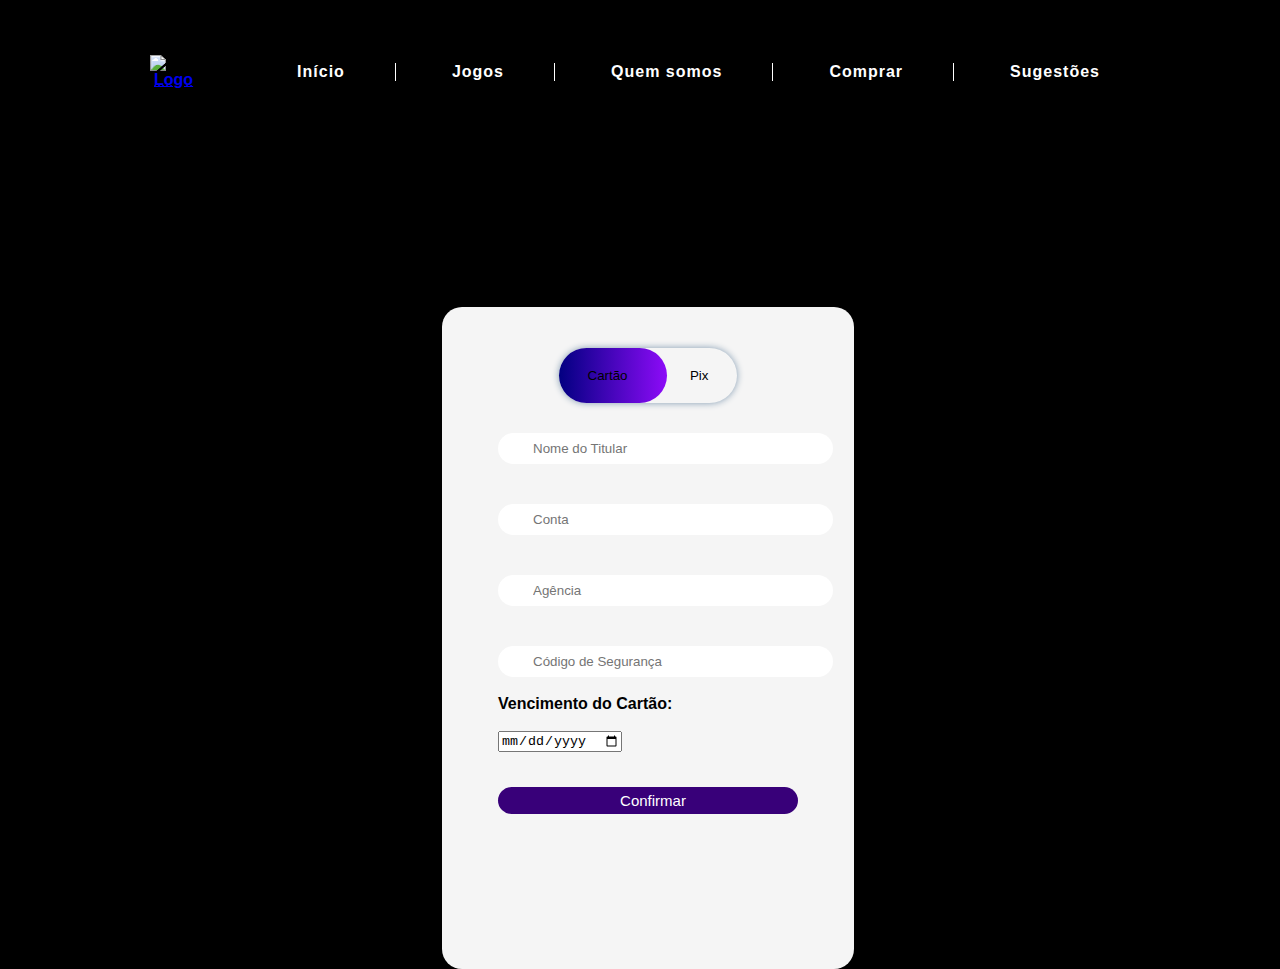
==== compras.html @ d921507a "Update compras.html" ====
<!DOCTYPE html>
<html lang="en">
<head>
  <meta charset="UTF-8">
  <meta http-equiv="X-UA-Compatible" content="IE=edge">
  <meta name="viewport" content="width=device-width, initial-scale=1.0">
  <title>Comprar - God of Game</title>
  <link rel="stylesheet" href="css/compras.css">
  <link rel="shortcut icon" href="imagens/controle-de-video-game.png" type="image/x-icon">
  <script src="https://kit.fontawesome.com/cf6fa412bd.js" crossorigin="anonymous"></script>
  <style>
    .container {
        top: 20%;
    }
  </style>
</head>
<body style="background-color: black;">

    <navbar id="navbar">
        <div class="nav">
        <a href="index.html"><abbr title="Página inicial da God of Game"><img src="imagens/logo1.gif" alt="Logo" class="logo-navbar"></abbr></a>
        <div class="mobile-menu">
          <div class="line1"></div>
          <div class="line2"></div>
          <div class="line3"></div>
        </div>
        <ul class="nav-list">
          <li><a href="index.html" id="link-nav">Início</a></li>
          <li><a href="index.html#jogos" id="link-nav">Jogos</a></li>
          <li><a href="quem_somos.html" id="link-nav">Quem somos</a></li>
          <li><a href="compras.html" id="link-nav">Comprar</a></li>
          <li><a href="sugestoes.html" id="link-nav">Sugestões</a></li>
        </ul>
    </div>
    </navbar>

    <div class="container">
    <div class="buttonsForm">
    <div class="btnColor"></div>
    <button id="btnCartao">Cartão</button>
    <button id="btnPix">Pix</button>
    </div>

    <form id="cartao">
      <input type="text" placeholder="Nome do Titular" required />
      <input type="text" placeholder="Conta" required />
      <input type="text" placeholder="Agência" required />
      <input type="text" placeholder="Código de Segurança" required />
      <br>
      <br>
      <label for="data"><b>Vencimento do Cartão:</b></label>
      <br>
      <br>
      <input type="date" name="data_vencimento" id="data_vencimento" required>
      <div class="divCheck">

      </div>
      <button type="submit">Confirmar</button>
    </form>

    <form id="pix">
      <div>
        <img src="imagens/qr-code.jpg" style="width: 250px; height: 250px; padding-top: 50px; padding-left: 50px;">
        
      </div>
      
      
      <div class="divCheck">
      </div>
      <button type="submit">Confirmar</button>
    </form>
  </div>

  <script src="mobile-navbar.js"></script>
  <script src="compras.js"></script>
</body>
</html>
---- css/compras.css ----
/* Navbar */

#navbar{
    display: flex;
    background-color: black;
    color: white;
    justify-content: center;
    position: fixed;
    top: 0;
    width: 100%;
    z-index: 10;
}

#navbar #link-nav {
    color: #fff;
    text-decoration: none;
    transition: 0.3s;
}

#navbar #link-nav:hover {
    opacity: 0.7;
}

#navbar .navbar-container {
    width: 60%;
    display: flex;
    align-items: center;
    justify-content: space-between;
    padding: 20px 0;
    text-align: center;
}


.logo-navbar {
    text-align: center;
    height: 100px;
    width: auto;
    margin: 7%;
    cursor: pointer;
}

.nav {
    display: flex;
    height: 16vh;
    align-items: center;
    justify-content: space-around;
    font-weight: bold;
}

.nav-list {
    letter-spacing: 3px;
    display: flex;
    list-style: none;
    font-weight: bold;
}

.nav-list li {
    padding: 0 50px;
    text-align: center;
    letter-spacing: 1px;
    margin-left: 6px;
}

.nav-list li:nth-child(1) {
    border-right: 1px solid white;
}

.nav-list li:nth-child(2) {
    border-right: 1px solid white;
}

.nav-list li:nth-child(3) {
    border-right: 1px solid white;
}

.nav-list li:nth-child(4) {
    border-right: 1px solid white;
}

.mobile-menu {
    display: none;
    cursor: pointer;
  }
  
  .mobile-menu div {
    width: 32px;
    height: 2px;
    background: #fff;
    margin: 8px;
    margin-left: 100px;
    transition: 0.3s;
  }
  
  @media (max-width: 999px) {
    body {
      overflow-x: hidden;
    }
    .nav-list {
      position: absolute;
      top: 16vh;
      right: 0;
      width: 50vw;
      height: 92vh;
      background: black;
      flex-direction: column;
      align-items: center;
      justify-content: space-around;
      transform: translateX(100%);
      transition: transform 0.3s ease-in;
    }
    .nav-list li {
      margin-left: 0;
      opacity: 0;
    }
    .mobile-menu {
      display: block;
    }
}

.nav-list.active {
    transform: translateX(0);
}
  
@keyframes navLinkFade {
    from {
      opacity: 0;
      transform: translateX(50px);
    }
    to {
      opacity: 1;
      transform: translateX(0);
    }
}
  
.mobile-menu.active .line1 {
    transform: rotate(-45deg) translate(-8px, 8px);
}
  
.mobile-menu.active .line2 {
    opacity: 0;
}
  
.mobile-menu.active .line3 {
    transform: rotate(45deg) translate(-5px, -7px);
}

body {
    font-family: "Roboto", sans-serif;
    width: 100vw;
    height: 100vh;
    display: flex;
    align-items: center;
    justify-content: center;
    overflow-x: hidden;
}

.container {

  background-color: whitesmoke;
  padding: 6px;
  width: 380px;
  height: 650px;
  display: flex;
  flex-direction: column;
  align-items: center;
  position: relative;
  overflow: hidden;
  border-radius: 20px;
  box-shadow: 0 0 20px 0 darkgrey;
}

form {
  position: absolute;
  margin-top: 80px;
  transition: .5s;
  width: 300px;
  height: 400px;
}

.buttonsForm {
  margin-top: 40px;
  position: relative;
  border-radius: 30px;
  box-shadow: 0 0 7px 0 rgb(6, 63, 117);
}

.buttonsForm button {
  cursor: pointer;
  background: transparent;
  border: none;
  position: relative;
  padding: 10px 29px;
}

.btnColor {
  position: absolute;
  width: 108px;
  height: 100%;
  background: linear-gradient(to right, #020081, #8d0bf8);
  border-radius: 30px;

}

input[type="text"], input[type="password"] {
  border: none;
  margin-top: 40px;
  border-radius: 60px;
  padding: 8px 0 8px 35px;
  outline: none;
  width: 100%;
}

button[type="submit"] {
  background: #380079;
  color: white;
  border-radius: 30px;
  width: 100%;
  border: none;
  outline: none;
  padding: 8px 0 8px 15px;
  font-size: 15px;
  margin-top: 40px;
  cursor: pointer;
}

.logo {
    text-align: center;
    height: 100px;
    width: auto;
    cursor: pointer;
}

@media (max-width:948px){

    .slider-content{
        width: 100%;
    }

    .navigation{
        width: 10em;
    }

    .nav-list li:nth-child(1) {
        border-right: 0px solid white;
    }

    .nav-list li:nth-child(2) {
        border-right: 0px solid white;
    }

    .nav-list li:nth-child(3) {
        border-right: 0px solid white;
    }

    .nav-list li:nth-child(4) {
        border-right: 0px solid white;
    }
}

@import url('https://fonts.googleapis.com/css2?family=Poppins&family=Roboto:wght@100;300;400;500;700;900&family=Source+Sans+Pro:wght@200;300;400;600;700;900&display=swap');


.container {

  background-color: whitesmoke;

  width: 400px;
  height: 650px;
  display: flex;
  flex-direction: column;
  align-items: center;
  position: relative;
  overflow: hidden;
  border-radius: 20px;
  box-shadow: 0 0 20px 0 rgb(0, 0, 0);
}

body {


  display: flex;

  justify-content: center;
}


form {
  position: absolute;
  margin-top: 80px;
  transition: .9s;
  width: 300px;


}
.btnColor {
  position: absolute;
  width: 108px;
  height: 100%;
  background: linear-gradient(to right, #020081, #8d0bf8);
  border-radius: 30px;

}

.buttonsForm {
  margin-top: 35px;
  position: relative;
  border-radius: 30px;
  box-shadow: 0 0 7px 0 rgb(130, 154, 177);
  
}

.buttonsForm button {

  background: transparent;
  border: none;
  position: relative;
  padding: 20px 29px;
}


button[type="submit"] {
  background: #380079;
  color: white;
  border-radius: 30px;
  width: 100%;


  padding: 5px 0 5px 10px;
  font-size: 15px;
  margin-top: 35px;
  cursor: pointer;
}

input[type="text"], input[type="password"] {
  border: none;
  margin-top: 40px;
  border-radius: 60px;
  padding: 8px 0 8px 35px;
  outline: none;
  width: 100%;
}

#pix {
  left: 700px;
}
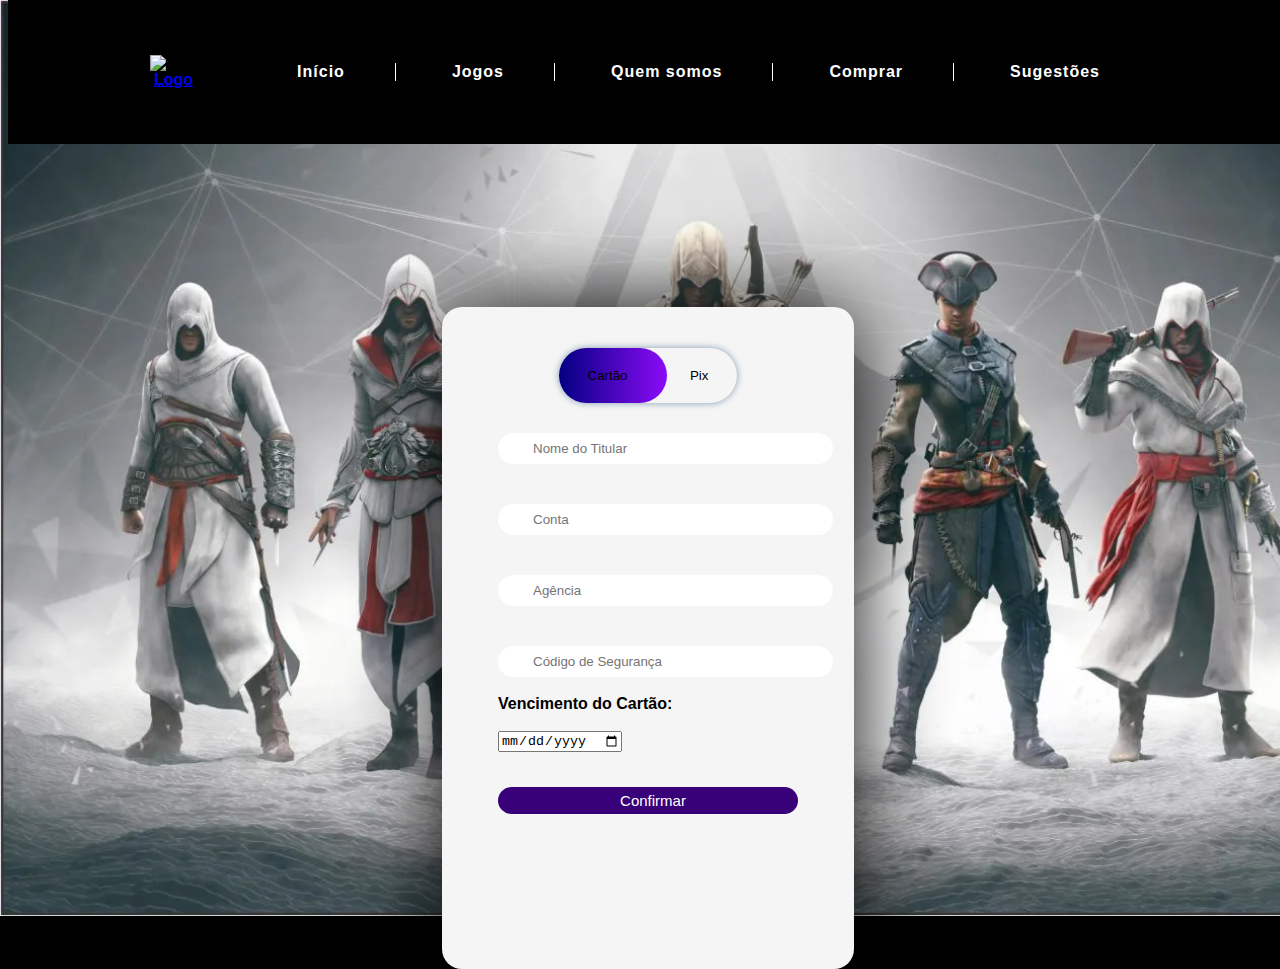
==== commit 58b56a64: "Atualização do QR-Code" ====
--- a/compras.html
+++ b/compras.html
@@ -1,10 +1,10 @@
 <!DOCTYPE html>
-<html lang="en">
+<html lang="pt-br">
 <head>
   <meta charset="UTF-8">
   <meta http-equiv="X-UA-Compatible" content="IE=edge">
   <meta name="viewport" content="width=device-width, initial-scale=1.0">
-  <title>Comprar - God of Game</title>
+  <title>Compras- God of Game</title>
   <link rel="stylesheet" href="css/compras.css">
   <link rel="shortcut icon" href="imagens/controle-de-video-game.png" type="image/x-icon">
   <script src="https://kit.fontawesome.com/cf6fa412bd.js" crossorigin="anonymous"></script>
@@ -14,7 +14,7 @@
     }
   </style>
 </head>
-<body style="background-color: black;">
+<body style="background-color: black; background-image: url(imagens_jogos/assassins-creed.png); background-repeat: no-repeat; background-size: cover;">
 
     <navbar id="navbar">
         <div class="nav">
@@ -35,11 +35,13 @@
     </navbar>
 
     <div class="container">
+
     <div class="buttonsForm">
     <div class="btnColor"></div>
     <button id="btnCartao">Cartão</button>
     <button id="btnPix">Pix</button>
     </div>
+
 
     <form id="cartao">
       <input type="text" placeholder="Nome do Titular" required />
@@ -54,24 +56,25 @@
       <input type="date" name="data_vencimento" id="data_vencimento" required>
       <div class="divCheck">
 
+
       </div>
       <button type="submit">Confirmar</button>
     </form>
 
     <form id="pix">
       <div>
-        <img src="imagens/qr-code.jpg" style="width: 250px; height: 250px; padding-top: 50px; padding-left: 50px;">
+        <img src="imagens/qr-code.png" style="width: 250px; height: 250px; padding-top: 50px; padding-left: 50px; margin-left: 20px">
         
       </div>
       
       
       <div class="divCheck">
       </div>
-      <button type="submit">Confirmar</button>
+      <button type="submit" style="margin-left: 40px;">Confirmar</button>
     </form>
   </div>
 
   <script src="mobile-navbar.js"></script>
   <script src="compras.js"></script>
 </body>
-</html>
+</html>--- a/css/compras.css
+++ b/css/compras.css
@@ -1,345 +1,346 @@
 /* Navbar */
 
 #navbar{
-    display: flex;
-    background-color: black;
-    color: white;
-    justify-content: center;
-    position: fixed;
-    top: 0;
-    width: 100%;
-    z-index: 10;
+  display: flex;
+  background-color: black;
+  color: white;
+  justify-content: center;
+  position: fixed;
+  top: 0;
+  width: 100%;
+  z-index: 10;
 }
 
 #navbar #link-nav {
-    color: #fff;
-    text-decoration: none;
-    transition: 0.3s;
+  color: #fff;
+  text-decoration: none;
+  transition: 0.3s;
 }
 
 #navbar #link-nav:hover {
-    opacity: 0.7;
+  opacity: 0.7;
 }
 
 #navbar .navbar-container {
-    width: 60%;
-    display: flex;
-    align-items: center;
-    justify-content: space-between;
-    padding: 20px 0;
-    text-align: center;
+  width: 60%;
+  display: flex;
+  align-items: center;
+  justify-content: space-between;
+  padding: 20px 0;
+  text-align: center;
 }
 
 
 .logo-navbar {
-    text-align: center;
-    height: 100px;
-    width: auto;
-    margin: 7%;
-    cursor: pointer;
+  text-align: center;
+  height: 100px;
+  width: auto;
+  margin: 7%;
+  cursor: pointer;
 }
 
 .nav {
-    display: flex;
-    height: 16vh;
+  display: flex;
+  height: 16vh;
+  align-items: center;
+  justify-content: space-around;
+  font-weight: bold;
+}
+
+.nav-list {
+  letter-spacing: 3px;
+  display: flex;
+  list-style: none;
+  font-weight: bold;
+}
+
+.nav-list li {
+  padding: 0 50px;
+  text-align: center;
+  letter-spacing: 1px;
+  margin-left: 6px;
+}
+
+.nav-list li:nth-child(1) {
+  border-right: 1px solid white;
+}
+
+.nav-list li:nth-child(2) {
+  border-right: 1px solid white;
+}
+
+.nav-list li:nth-child(3) {
+  border-right: 1px solid white;
+}
+
+.nav-list li:nth-child(4) {
+  border-right: 1px solid white;
+}
+
+.mobile-menu {
+  display: none;
+  cursor: pointer;
+}
+
+.mobile-menu div {
+  width: 32px;
+  height: 2px;
+  background: #fff;
+  margin: 8px;
+  margin-left: 100px;
+  transition: 0.3s;
+}
+
+@media (max-width: 999px) {
+  body {
+    overflow-x: hidden;
+  }
+  .nav-list {
+    position: absolute;
+    top: 16vh;
+    right: 0;
+    width: 50vw;
+    height: 92vh;
+    background: black;
+    flex-direction: column;
     align-items: center;
     justify-content: space-around;
-    font-weight: bold;
-}
-
-.nav-list {
-    letter-spacing: 3px;
-    display: flex;
-    list-style: none;
-    font-weight: bold;
-}
-
-.nav-list li {
-    padding: 0 50px;
-    text-align: center;
-    letter-spacing: 1px;
-    margin-left: 6px;
-}
-
-.nav-list li:nth-child(1) {
-    border-right: 1px solid white;
-}
-
-.nav-list li:nth-child(2) {
-    border-right: 1px solid white;
-}
-
-.nav-list li:nth-child(3) {
-    border-right: 1px solid white;
-}
-
-.nav-list li:nth-child(4) {
-    border-right: 1px solid white;
-}
-
-.mobile-menu {
-    display: none;
-    cursor: pointer;
-  }
-  
-  .mobile-menu div {
-    width: 32px;
-    height: 2px;
-    background: #fff;
-    margin: 8px;
-    margin-left: 100px;
-    transition: 0.3s;
-  }
-  
-  @media (max-width: 999px) {
-    body {
-      overflow-x: hidden;
-    }
-    .nav-list {
-      position: absolute;
-      top: 16vh;
-      right: 0;
-      width: 50vw;
-      height: 92vh;
-      background: black;
-      flex-direction: column;
-      align-items: center;
-      justify-content: space-around;
-      transform: translateX(100%);
-      transition: transform 0.3s ease-in;
-    }
-    .nav-list li {
-      margin-left: 0;
-      opacity: 0;
-    }
-    .mobile-menu {
-      display: block;
-    }
+    transform: translateX(100%);
+    transition: transform 0.3s ease-in;
+  }
+  .nav-list li {
+    margin-left: 0;
+    opacity: 0;
+  }
+  .mobile-menu {
+    display: block;
+  }
 }
 
 .nav-list.active {
+  transform: translateX(0);
+}
+
+@keyframes navLinkFade {
+  from {
+    opacity: 0;
+    transform: translateX(50px);
+  }
+  to {
+    opacity: 1;
     transform: translateX(0);
-}
-  
-@keyframes navLinkFade {
-    from {
-      opacity: 0;
-      transform: translateX(50px);
-    }
-    to {
-      opacity: 1;
-      transform: translateX(0);
-    }
-}
-  
+  }
+}
+
 .mobile-menu.active .line1 {
-    transform: rotate(-45deg) translate(-8px, 8px);
-}
-  
+  transform: rotate(-45deg) translate(-8px, 8px);
+}
+
 .mobile-menu.active .line2 {
-    opacity: 0;
-}
-  
+  opacity: 0;
+}
+
 .mobile-menu.active .line3 {
-    transform: rotate(45deg) translate(-5px, -7px);
+  transform: rotate(45deg) translate(-5px, -7px);
 }
 
 body {
-    font-family: "Roboto", sans-serif;
-    width: 100vw;
-    height: 100vh;
-    display: flex;
-    align-items: center;
-    justify-content: center;
-    overflow-x: hidden;
+  font-family: "Roboto", sans-serif;
+  width: 100vw;
+  height: 100vh;
+  display: flex;
+  align-items: center;
+  justify-content: center;
+  overflow-x: hidden;
 }
 
 .container {
 
-  background-color: whitesmoke;
-  padding: 6px;
-  width: 380px;
-  height: 650px;
-  display: flex;
-  flex-direction: column;
-  align-items: center;
-  position: relative;
-  overflow: hidden;
-  border-radius: 20px;
-  box-shadow: 0 0 20px 0 darkgrey;
+background-color: whitesmoke;
+
+padding: 6px;
+width: 380px;
+height: 650px;
+display: flex;
+flex-direction: column;
+align-items: center;
+position: relative;
+overflow: hidden;
+border-radius: 20px;
+box-shadow: 0 0 20px 0 rgb(7, 7, 7);
 }
 
 form {
-  position: absolute;
-  margin-top: 80px;
-  transition: .5s;
-  width: 300px;
-  height: 400px;
+position: absolute;
+margin-top: 80px;
+transition: .5s;
+width: 300px;
+height: 400px;
 }
 
 .buttonsForm {
-  margin-top: 40px;
-  position: relative;
-  border-radius: 30px;
-  box-shadow: 0 0 7px 0 rgb(6, 63, 117);
+margin-top: 40px;
+position: relative;
+border-radius: 30px;
+box-shadow: 0 0 7px 0 rgb(6, 63, 117);
 }
 
 .buttonsForm button {
+cursor: pointer;
+background: transparent;
+border: none;
+position: relative;
+padding: 10px 29px;
+}
+
+.btnColor {
+position: absolute;
+width: 108px;
+height: 100%;
+background: linear-gradient(to right, #020081, #8d0bf8);
+border-radius: 30px;
+
+}
+
+input[type="text"], input[type="password"] {
+border: none;
+margin-top: 40px;
+border-radius: 60px;
+padding: 8px 0 8px 35px;
+outline: none;
+width: 100%;
+}
+
+button[type="submit"] {
+background: #380079;
+color: white;
+border-radius: 30px;
+width: 100%;
+border: none;
+outline: none;
+padding: 8px 0 8px 15px;
+font-size: 15px;
+margin-top: 40px;
+cursor: pointer;
+}
+
+.logo {
+  text-align: center;
+  height: 100px;
+  width: auto;
   cursor: pointer;
-  background: transparent;
-  border: none;
-  position: relative;
-  padding: 10px 29px;
-}
-
+}
+
+@media (max-width:948px){
+
+  .slider-content{
+      width: 100%;
+  }
+
+  .navigation{
+      width: 10em;
+  }
+
+  .nav-list li:nth-child(1) {
+      border-right: 0px solid white;
+  }
+
+  .nav-list li:nth-child(2) {
+      border-right: 0px solid white;
+  }
+
+  .nav-list li:nth-child(3) {
+      border-right: 0px solid white;
+  }
+
+  .nav-list li:nth-child(4) {
+      border-right: 0px solid white;
+  }
+}
+
+@import url('https://fonts.googleapis.com/css2?family=Poppins&family=Roboto:wght@100;300;400;500;700;900&family=Source+Sans+Pro:wght@200;300;400;600;700;900&display=swap');
+
+
+.container {
+
+background-color: whitesmoke;
+
+width: 400px;
+height: 650px;
+display: flex;
+flex-direction: column;
+align-items: center;
+position: relative;
+overflow: hidden;
+border-radius: 20px;
+box-shadow: 0 0 90px 0 rgb(3, 3, 3);
+}
+
+body {
+
+
+display: flex;
+
+justify-content: center;
+}
+
+
+form {
+position: absolute;
+margin-top: 80px;
+transition: .9s;
+width: 300px;
+
+
+}
 .btnColor {
-  position: absolute;
-  width: 108px;
-  height: 100%;
-  background: linear-gradient(to right, #020081, #8d0bf8);
-  border-radius: 30px;
-
-}
-
-input[type="text"], input[type="password"] {
-  border: none;
-  margin-top: 40px;
-  border-radius: 60px;
-  padding: 8px 0 8px 35px;
-  outline: none;
-  width: 100%;
-}
+position: absolute;
+width: 108px;
+height: 100%;
+background: linear-gradient(to right, #020081, #8d0bf8);
+border-radius: 30px;
+
+}
+
+.buttonsForm {
+margin-top: 35px;
+position: relative;
+border-radius: 30px;
+box-shadow: 0 0 7px 0 rgb(130, 154, 177);
+
+}
+
+.buttonsForm button {
+
+background: transparent;
+border: none;
+position: relative;
+padding: 20px 29px;
+}
+
 
 button[type="submit"] {
-  background: #380079;
-  color: white;
-  border-radius: 30px;
-  width: 100%;
-  border: none;
-  outline: none;
-  padding: 8px 0 8px 15px;
-  font-size: 15px;
-  margin-top: 40px;
-  cursor: pointer;
-}
-
-.logo {
-    text-align: center;
-    height: 100px;
-    width: auto;
-    cursor: pointer;
-}
-
-@media (max-width:948px){
-
-    .slider-content{
-        width: 100%;
-    }
-
-    .navigation{
-        width: 10em;
-    }
-
-    .nav-list li:nth-child(1) {
-        border-right: 0px solid white;
-    }
-
-    .nav-list li:nth-child(2) {
-        border-right: 0px solid white;
-    }
-
-    .nav-list li:nth-child(3) {
-        border-right: 0px solid white;
-    }
-
-    .nav-list li:nth-child(4) {
-        border-right: 0px solid white;
-    }
-}
-
-@import url('https://fonts.googleapis.com/css2?family=Poppins&family=Roboto:wght@100;300;400;500;700;900&family=Source+Sans+Pro:wght@200;300;400;600;700;900&display=swap');
-
-
-.container {
-
-  background-color: whitesmoke;
-
-  width: 400px;
-  height: 650px;
-  display: flex;
-  flex-direction: column;
-  align-items: center;
-  position: relative;
-  overflow: hidden;
-  border-radius: 20px;
-  box-shadow: 0 0 20px 0 rgb(0, 0, 0);
-}
-
-body {
-
-
-  display: flex;
-
-  justify-content: center;
-}
-
-
-form {
-  position: absolute;
-  margin-top: 80px;
-  transition: .9s;
-  width: 300px;
-
-
-}
-.btnColor {
-  position: absolute;
-  width: 108px;
-  height: 100%;
-  background: linear-gradient(to right, #020081, #8d0bf8);
-  border-radius: 30px;
-
-}
-
-.buttonsForm {
-  margin-top: 35px;
-  position: relative;
-  border-radius: 30px;
-  box-shadow: 0 0 7px 0 rgb(130, 154, 177);
-  
-}
-
-.buttonsForm button {
-
-  background: transparent;
-  border: none;
-  position: relative;
-  padding: 20px 29px;
-}
-
-
-button[type="submit"] {
-  background: #380079;
-  color: white;
-  border-radius: 30px;
-  width: 100%;
-
-
-  padding: 5px 0 5px 10px;
-  font-size: 15px;
-  margin-top: 35px;
-  cursor: pointer;
-}
-
-input[type="text"], input[type="password"] {
-  border: none;
-  margin-top: 40px;
-  border-radius: 60px;
-  padding: 8px 0 8px 35px;
-  outline: none;
-  width: 100%;
+background: #380079;
+color: white;
+border-radius: 30px;
+width: 100%;
+
+
+padding: 5px 0 5px 10px;
+font-size: 15px;
+margin-top: 35px;
+cursor: pointer;
+}
+
+input[type="text"], input[type="compra"] {
+border: none;
+margin-top: 40px;
+border-radius: 60px;
+padding: 8px 0 8px 35px;
+outline: none;
+width: 100%;
 }
 
 #pix {
-  left: 700px;
-}
+left: 700px;
+}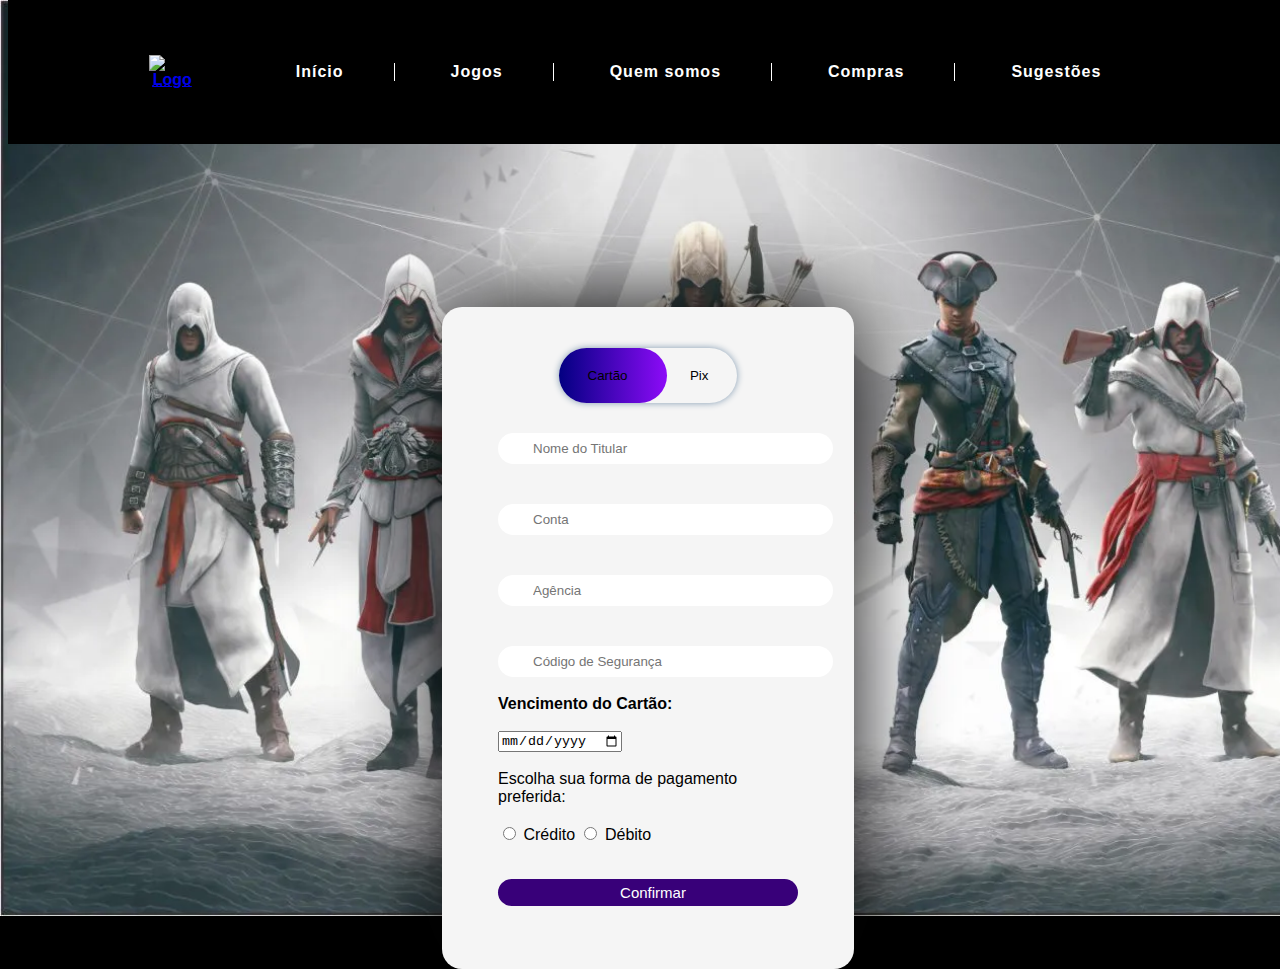
==== commit 7eb85dbd: "Implementando novas funcionalidades do compras.html" ====
--- a/compras.html
+++ b/compras.html
@@ -4,7 +4,7 @@
   <meta charset="UTF-8">
   <meta http-equiv="X-UA-Compatible" content="IE=edge">
   <meta name="viewport" content="width=device-width, initial-scale=1.0">
-  <title>Compras- God of Game</title>
+  <title>Compras - God of Game</title>
   <link rel="stylesheet" href="css/compras.css">
   <link rel="shortcut icon" href="imagens/controle-de-video-game.png" type="image/x-icon">
   <script src="https://kit.fontawesome.com/cf6fa412bd.js" crossorigin="anonymous"></script>
@@ -25,10 +25,10 @@
           <div class="line3"></div>
         </div>
         <ul class="nav-list">
-          <li><a href="index.html" id="link-nav">Início</a></li>
+          <li><a href="#" id="link-nav">Início</a></li>
           <li><a href="index.html#jogos" id="link-nav">Jogos</a></li>
           <li><a href="quem_somos.html" id="link-nav">Quem somos</a></li>
-          <li><a href="compras.html" id="link-nav">Comprar</a></li>
+          <li><a href="compras.html" id="link-nav">Compras</a></li>
           <li><a href="sugestoes.html" id="link-nav">Sugestões</a></li>
         </ul>
     </div>
@@ -56,6 +56,13 @@
       <input type="date" name="data_vencimento" id="data_vencimento" required>
       <div class="divCheck">
 
+      <br>
+      <label for="txtsex">Escolha sua forma de pagamento preferida:</label><br><br>
+      <label>
+      <input type="radio" name="sexo" id="txtsex"> Crédito</label>
+      <label>
+          <input type="radio" name="sexo" id="txtsex"> Débito</label>
+      <label>
 
       </div>
       <button type="submit">Confirmar</button>
--- a/css/compras.css
+++ b/css/compras.css
@@ -343,4 +343,4 @@
 
 #pix {
 left: 700px;
-}+}
